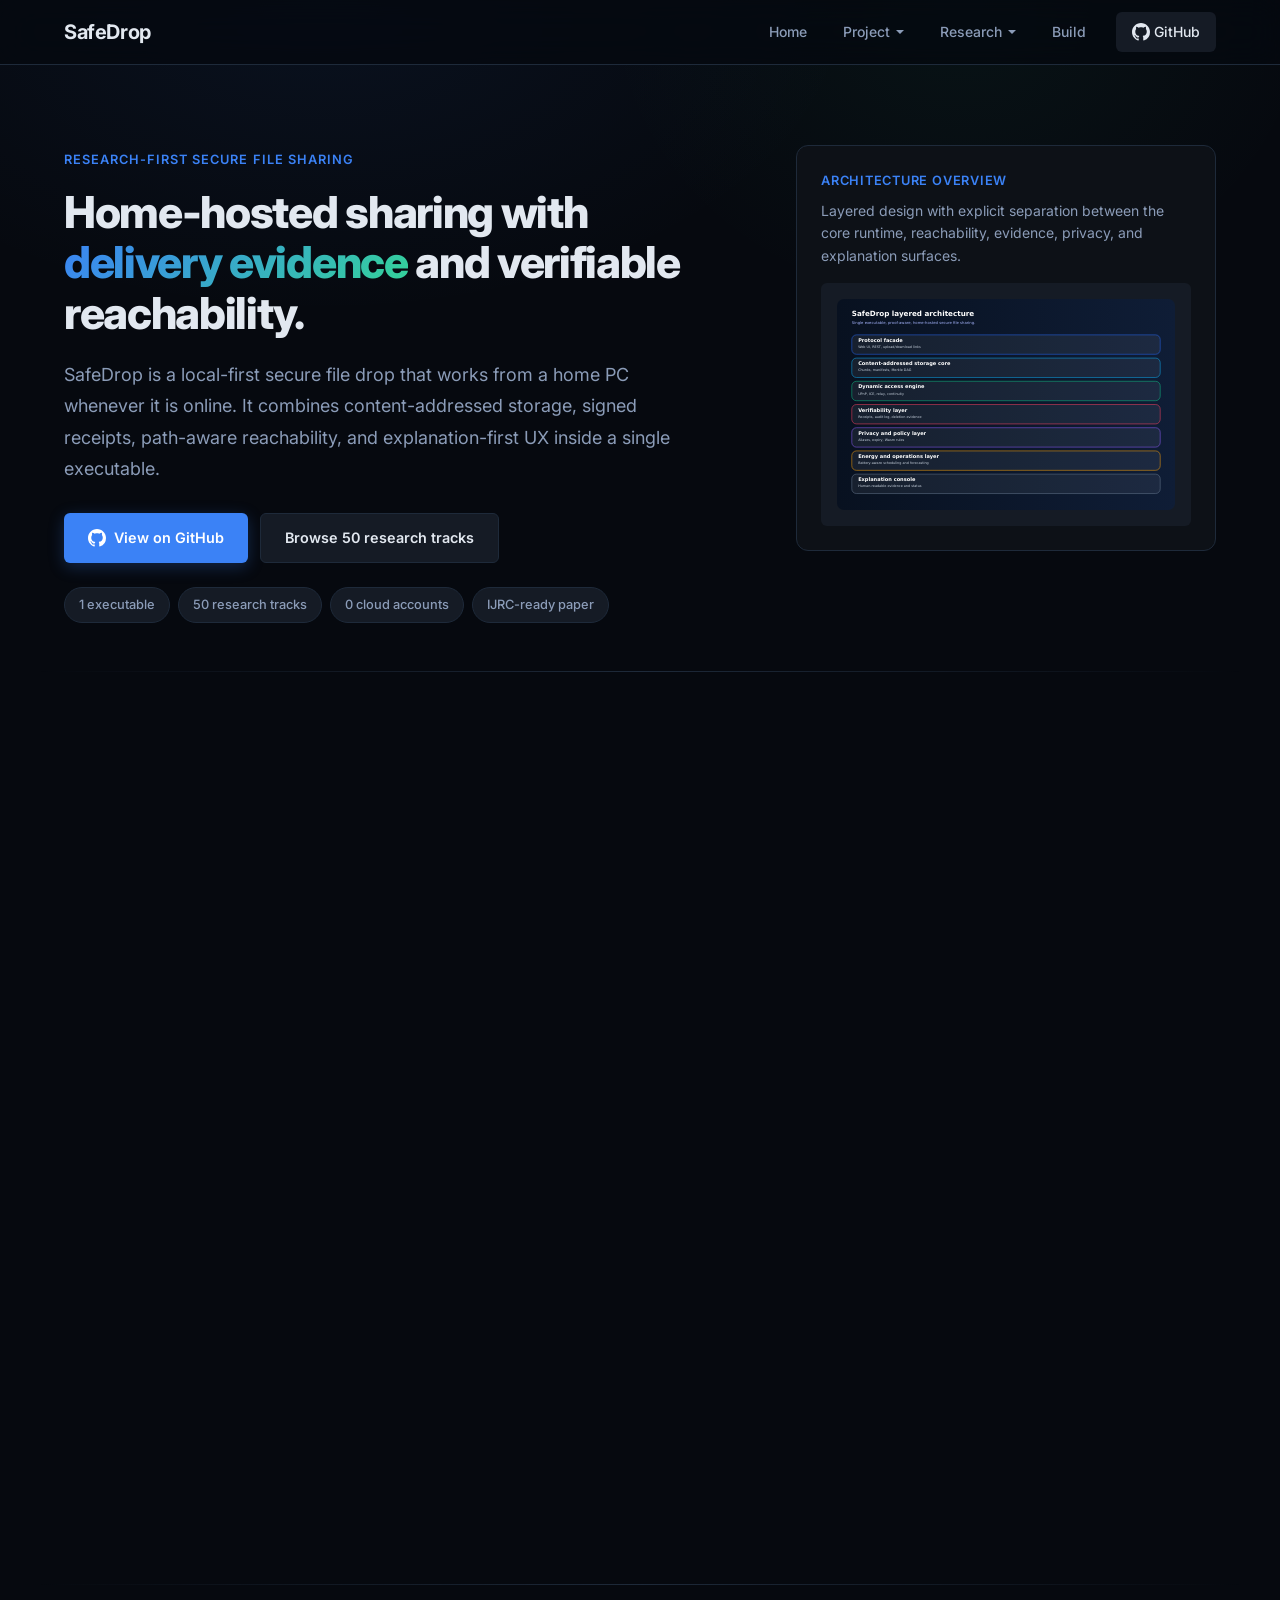
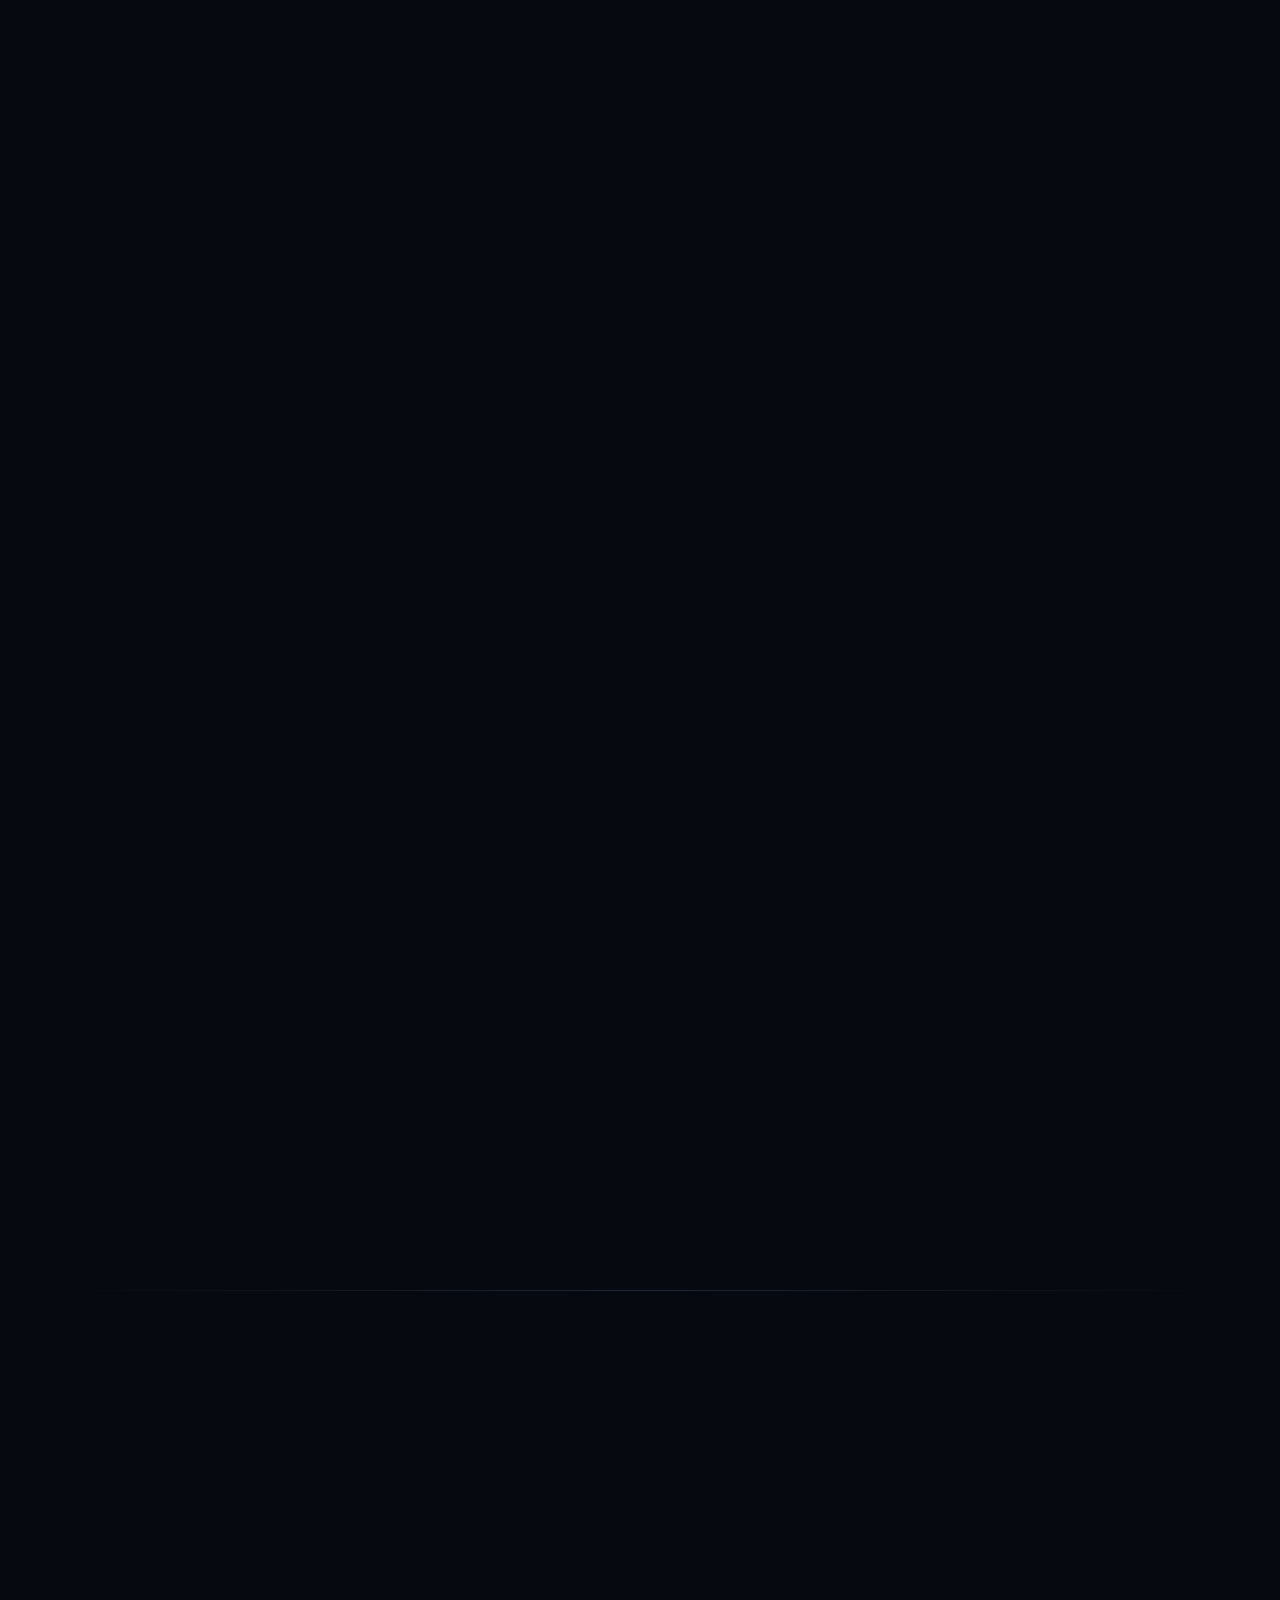
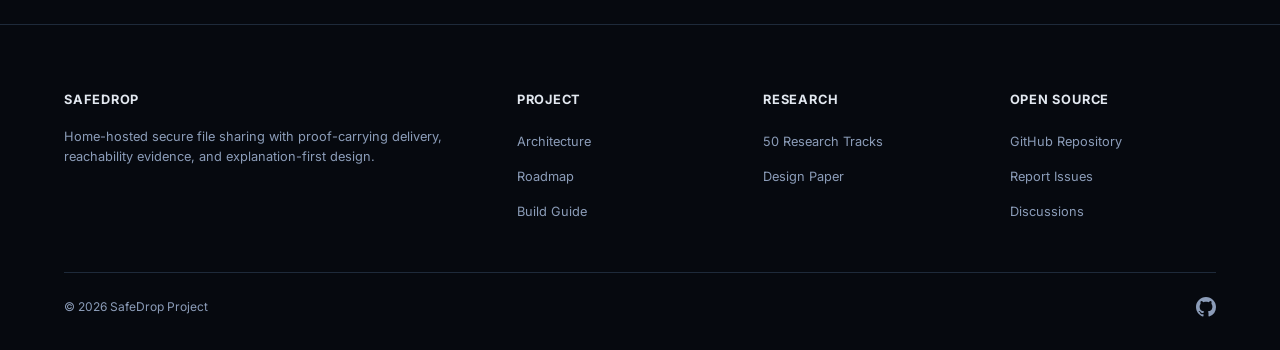
==== Docs/index.html @ a8cf0f6c "Add files via upload" ====
<!doctype html>
<html lang="en">
<head>
  <meta charset="utf-8">
  <meta name="viewport" content="width=device-width, initial-scale=1">
  <title>SafeDrop — Home-hosted Secure File Sharing</title>
  <meta name="description" content="SafeDrop is a research-first secure file sharing server with proof-carrying delivery and home-hosted reachability.">
  <link rel="icon" href="assets/favicon.svg" type="image/svg+xml">
  <link rel="preconnect" href="https://fonts.googleapis.com">
  <link rel="preconnect" href="https://fonts.gstatic.com" crossorigin>
  <link href="https://fonts.googleapis.com/css2?family=Inter:wght@400;500;600;700;800&display=swap" rel="stylesheet">
  <link rel="stylesheet" href="assets/styles.css">
  <script src="assets/tracks-data.js" defer></script>
  <script src="assets/app.js" defer></script>
</head>
<body data-page="index">
  <div class="page-bg"></div>
  <header class="site-header">
    <div class="container nav-row">
      <a class="brand" href="index.html">SafeDrop</a>
      <button class="nav-toggle" aria-label="Toggle menu"><span></span></button>
      <nav class="nav-links">
        <a href="index.html">Home</a>
        <div class="nav-dropdown">
          <span class="nav-dropdown-trigger">Project <span class="caret"></span></span>
          <div class="nav-dropdown-menu">
            <a href="architecture.html">
              <span class="menu-icon">&#9881;</span>
              <span class="menu-text"><span class="menu-label">Architecture</span><span class="menu-desc">System design &amp; layers</span></span>
            </a>
            <a href="roadmap.html">
              <span class="menu-icon">&#9776;</span>
              <span class="menu-text"><span class="menu-label">Roadmap</span><span class="menu-desc">Implementation timeline</span></span>
            </a>
          </div>
        </div>
        <div class="nav-dropdown">
          <span class="nav-dropdown-trigger">Research <span class="caret"></span></span>
          <div class="nav-dropdown-menu">
            <a href="research.html">
              <span class="menu-icon">&#128269;</span>
              <span class="menu-text"><span class="menu-label">50 Tracks</span><span class="menu-desc">Full research agenda</span></span>
            </a>
            <a href="paper.html">
              <span class="menu-icon">&#128196;</span>
              <span class="menu-text"><span class="menu-label">Paper</span><span class="menu-desc">IJRC design paper</span></span>
            </a>
          </div>
        </div>
        <a href="build.html">Build</a>
        <a class="nav-github" href="https://github.com/pinkysworld/SafeDrop" target="_blank" rel="noopener noreferrer">
          <svg viewBox="0 0 16 16" fill="currentColor"><path d="M8 0C3.58 0 0 3.58 0 8c0 3.54 2.29 6.53 5.47 7.59.4.07.55-.17.55-.38 0-.19-.01-.82-.01-1.49-2.01.37-2.53-.49-2.69-.94-.09-.23-.48-.94-.82-1.13-.28-.15-.68-.52-.01-.53.63-.01 1.08.58 1.23.82.72 1.21 1.87.87 2.33.66.07-.52.28-.87.51-1.07-1.78-.2-3.64-.89-3.64-3.95 0-.87.31-1.59.82-2.15-.08-.2-.36-1.02.08-2.12 0 0 .67-.21 2.2.82.64-.18 1.32-.27 2-.27.68 0 1.36.09 2 .27 1.53-1.04 2.2-.82 2.2-.82.44 1.1.16 1.92.08 2.12.51.56.82 1.27.82 2.15 0 3.07-1.87 3.75-3.65 3.95.29.25.54.73.54 1.48 0 1.07-.01 1.93-.01 2.2 0 .21.15.46.55.38A8.013 8.013 0 0016 8c0-4.42-3.58-8-8-8z"/></svg>
          GitHub
        </a>
      </nav>
    </div>
  </header>
  <main>
    <section class="hero">
      <div class="container hero-grid">
        <div class="hero-copy">
          <div class="eyebrow">Research-first secure file sharing</div>
          <h1>Home-hosted sharing with <span class="gradient-text">delivery evidence</span> and verifiable reachability.</h1>
          <p class="lead">SafeDrop is a local-first secure file drop that works from a home PC whenever it is online. It combines content-addressed storage, signed receipts, path-aware reachability, and explanation-first UX inside a single executable.</p>
          <div class="cta-row">
            <a class="button primary" href="https://github.com/pinkysworld/SafeDrop" target="_blank" rel="noopener noreferrer">
              <svg width="18" height="18" viewBox="0 0 16 16" fill="currentColor"><path d="M8 0C3.58 0 0 3.58 0 8c0 3.54 2.29 6.53 5.47 7.59.4.07.55-.17.55-.38 0-.19-.01-.82-.01-1.49-2.01.37-2.53-.49-2.69-.94-.09-.23-.48-.94-.82-1.13-.28-.15-.68-.52-.01-.53.63-.01 1.08.58 1.23.82.72 1.21 1.87.87 2.33.66.07-.52.28-.87.51-1.07-1.78-.2-3.64-.89-3.64-3.95 0-.87.31-1.59.82-2.15-.08-.2-.36-1.02.08-2.12 0 0 .67-.21 2.2.82.64-.18 1.32-.27 2-.27.68 0 1.36.09 2 .27 1.53-1.04 2.2-.82 2.2-.82.44 1.1.16 1.92.08 2.12.51.56.82 1.27.82 2.15 0 3.07-1.87 3.75-3.65 3.95.29.25.54.73.54 1.48 0 1.07-.01 1.93-.01 2.2 0 .21.15.46.55.38A8.013 8.013 0 0016 8c0-4.42-3.58-8-8-8z"/></svg>
              View on GitHub
            </a>
            <a class="button secondary" href="research.html">Browse 50 research tracks</a>
          </div>
          <div class="chip-row">
            <span class="chip">1 executable</span>
            <span class="chip">50 research tracks</span>
            <span class="chip">0 cloud accounts</span>
            <span class="chip">IJRC-ready paper</span>
          </div>
        </div>
        <aside class="hero-panel">
          <div class="panel-title">Architecture overview</div>
          <div class="panel-meta">Layered design with explicit separation between the core runtime, reachability, evidence, privacy, and explanation surfaces.</div>
          <img src="assets/architecture.svg" alt="SafeDrop layered architecture diagram">
        </aside>
      </div>
    </section>

    <div class="section-divider"></div>

    <section class="section reveal">
      <div class="container">
        <div class="metrics-grid">
          <article class="metric-card card-accent-blue"><div class="metric-label">Research agenda</div><div class="metric-value">50</div><div class="metric-note">Tracks spanning reachability, proofs, privacy, supply-chain trust, and UX.</div></article>
          <article class="metric-card card-accent-mint"><div class="metric-label">Core bundles</div><div class="metric-value">6</div><div class="metric-note">Each bundle can become its own paper line once the MVP is stable.</div></article>
          <article class="metric-card card-accent-gold"><div class="metric-label">Deployment</div><div class="metric-value">Home PC</div><div class="metric-note">Laptop, desktop, mini PC, or Raspberry Pi when the machine is online.</div></article>
          <article class="metric-card card-accent-violet"><div class="metric-label">First artifact</div><div class="metric-value">Paper</div><div class="metric-note">Full design paper, AI coding instructions, and this documentation site.</div></article>
        </div>
      </div>
    </section>

    <section class="section">
      <div class="container">
        <div class="section-head reveal">
          <div>
            <div class="section-label">Core differentiators</div>
            <h2>Why SafeDrop stands out</h2>
            <p>Not just a secure transfer utility. A path-aware, evidence-oriented personal server that treats home-hosting as a publishable systems question.</p>
          </div>
        </div>
        <div class="card-grid">
          <article class="feature-card reveal"><div class="feature-icon blue">&#128279;</div><div class="kicker">Reachability</div><h3>Home-hosted when online</h3><p>Direct bind first, automated router mapping second, assisted connectivity third, encrypted relay last. The chosen path becomes exportable evidence.</p></article>
          <article class="feature-card reveal"><div class="feature-icon mint">&#128274;</div><div class="kicker">Evidence</div><h3>Proof-carrying delivery</h3><p>Deterministic manifests, append-only audit events, segment receipts, and human-readable evidence cards form a useful trust layer.</p></article>
          <article class="feature-card reveal"><div class="feature-icon gold">&#9881;</div><div class="kicker">Operability</div><h3>Built for real hardware</h3><p>Single-executable deployment, energy-aware scheduling, conservative policy defaults, and explainable admin UX.</p></article>
        </div>
      </div>
    </section>

    <div class="section-divider"></div>

    <section class="section">
      <div class="container">
        <div class="section-head reveal">
          <div><div class="section-label">Design paper</div><h2>Research paper &amp; system model</h2><p>The project includes a full research paper draft plus diagrams explaining the architecture and path selection model.</p></div>
          <a class="button secondary" href="paper.html">Read the paper</a>
        </div>
        <div class="card-grid reveal">
          <article class="paper-card figure-card"><div class="kicker">Architecture</div><h3>Layered one-binary design</h3><p>Each layer is explicit so AI agents can ship the MVP without mixing frontier research into the critical path.</p><img src="assets/architecture.svg" alt="Architecture diagram"></article>
          <article class="paper-card figure-card"><div class="kicker">Reachability flow</div><h3>Public path selection</h3><p>SafeDrop records how a session was reached: direct, mapped, assisted, or relayed.</p><img src="assets/reachability.svg" alt="Reachability flow diagram"></article>
          <article class="paper-card"><div class="kicker">Submission posture</div><h3>IJRC-aware structure</h3><p>Free-format single-column Word manuscript with abstract, methods, results framing, discussion, conclusion, and references.</p><div class="tag-list"><span class="tag">AI usage statement</span><span class="tag">Data availability</span><span class="tag">Code availability</span><span class="tag">Ethics</span></div></article>
        </div>
      </div>
    </section>

    <section class="section">
      <div class="container">
        <div class="section-head reveal">
          <div><div class="section-label">Featured tracks</div><h2>Key research tracks</h2><p>The most important launch tracks combining visible product progress with publishable systems value.</p></div>
          <a class="button secondary" href="research.html">See all 50 tracks</a>
        </div>
        <div class="card-grid" data-featured-tracks></div>
      </div>
    </section>

    <section class="section">
      <div class="container">
        <div class="section-head reveal">
          <div><div class="section-label">Research bundles</div><h2>Bundle map</h2><p>The 50-track agenda is grouped so you can spin out future papers while keeping the initial product focused.</p></div>
        </div>
        <div class="bundle-grid" data-bundle-grid></div>
      </div>
    </section>

    <div class="section-divider"></div>

    <section class="section">
      <div class="container reveal">
        <div class="github-banner">
          <div><h3>Open source on GitHub</h3><p>SafeDrop is fully open source. Clone the repository, explore the code, contribute, or start building with the AI-agent coding pack.</p></div>
          <a class="button primary" href="https://github.com/pinkysworld/SafeDrop" target="_blank" rel="noopener noreferrer"><svg width="18" height="18" viewBox="0 0 16 16" fill="currentColor"><path d="M8 0C3.58 0 0 3.58 0 8c0 3.54 2.29 6.53 5.47 7.59.4.07.55-.17.55-.38 0-.19-.01-.82-.01-1.49-2.01.37-2.53-.49-2.69-.94-.09-.23-.48-.94-.82-1.13-.28-.15-.68-.52-.01-.53.63-.01 1.08.58 1.23.82.72 1.21 1.87.87 2.33.66.07-.52.28-.87.51-1.07-1.78-.2-3.64-.89-3.64-3.95 0-.87.31-1.59.82-2.15-.08-.2-.36-1.02.08-2.12 0 0 .67-.21 2.2.82.64-.18 1.32-.27 2-.27.68 0 1.36.09 2 .27 1.53-1.04 2.2-.82 2.2-.82.44 1.1.16 1.92.08 2.12.51.56.82 1.27.82 2.15 0 3.07-1.87 3.75-3.65 3.95.29.25.54.73.54 1.48 0 1.07-.01 1.93-.01 2.2 0 .21.15.46.55.38A8.013 8.013 0 0016 8c0-4.42-3.58-8-8-8z"/></svg> View Repository</a>
        </div>
      </div>
    </section>
  </main>

  <footer class="site-footer">
    <div class="container">
      <div class="footer-grid">
        <div>
          <div class="footer-title">SafeDrop</div>
          <p>Home-hosted secure file sharing with proof-carrying delivery, reachability evidence, and explanation-first design.</p>
        </div>
        <div>
          <div class="footer-title">Project</div>
          <ul>
            <li><a href="architecture.html">Architecture</a></li>
            <li><a href="roadmap.html">Roadmap</a></li>
            <li><a href="build.html">Build Guide</a></li>
          </ul>
        </div>
        <div>
          <div class="footer-title">Research</div>
          <ul>
            <li><a href="research.html">50 Research Tracks</a></li>
            <li><a href="paper.html">Design Paper</a></li>
          </ul>
        </div>
        <div>
          <div class="footer-title">Open Source</div>
          <ul>
            <li><a href="https://github.com/pinkysworld/SafeDrop" target="_blank" rel="noopener noreferrer">GitHub Repository</a></li>
            <li><a href="https://github.com/pinkysworld/SafeDrop/issues" target="_blank" rel="noopener noreferrer">Report Issues</a></li>
            <li><a href="https://github.com/pinkysworld/SafeDrop/discussions" target="_blank" rel="noopener noreferrer">Discussions</a></li>
          </ul>
        </div>
      </div>
      <div class="footer-bottom">
        <span>&copy; 2026 SafeDrop Project</span>
        <div class="footer-social">
          <a href="https://github.com/pinkysworld/SafeDrop" target="_blank" rel="noopener noreferrer" aria-label="GitHub">
            <svg viewBox="0 0 16 16" fill="currentColor"><path d="M8 0C3.58 0 0 3.58 0 8c0 3.54 2.29 6.53 5.47 7.59.4.07.55-.17.55-.38 0-.19-.01-.82-.01-1.49-2.01.37-2.53-.49-2.69-.94-.09-.23-.48-.94-.82-1.13-.28-.15-.68-.52-.01-.53.63-.01 1.08.58 1.23.82.72 1.21 1.87.87 2.33.66.07-.52.28-.87.51-1.07-1.78-.2-3.64-.89-3.64-3.95 0-.87.31-1.59.82-2.15-.08-.2-.36-1.02.08-2.12 0 0 .67-.21 2.2.82.64-.18 1.32-.27 2-.27.68 0 1.36.09 2 .27 1.53-1.04 2.2-.82 2.2-.82.44 1.1.16 1.92.08 2.12.51.56.82 1.27.82 2.15 0 3.07-1.87 3.75-3.65 3.95.29.25.54.73.54 1.48 0 1.07-.01 1.93-.01 2.2 0 .21.15.46.55.38A8.013 8.013 0 0016 8c0-4.42-3.58-8-8-8z"/></svg>
          </a>
        </div>
      </div>
    </div>
  </footer>
</body>
</html>
---- Docs/assets/styles.css ----
/* ── SafeDrop Design System ── */
:root {
  --bg:       #06090f;
  --surface:  #0d1117;
  --surface2: #151b25;
  --border:   #1e2a3a;
  --text:     #e2e8f0;
  --text2:    #8b9cb8;
  --accent:   #3b82f6;
  --mint:     #34d399;
  --gold:     #f59e0b;
  --rose:     #f43f5e;
  --violet:   #8b5cf6;
  --font:     'Inter', -apple-system, BlinkMacSystemFont, 'Segoe UI', sans-serif;
  --radius:   12px;
  --radius-sm:6px;
  --maxw:     1200px;
}

/* ── Reset & Base ── */
*, *::before, *::after { box-sizing: border-box; margin: 0; padding: 0; }
html { scroll-behavior: smooth; -webkit-text-size-adjust: 100%; }
body {
  font-family: var(--font);
  font-size: 16px;
  line-height: 1.7;
  color: var(--text);
  background: var(--bg);
  overflow-x: hidden;
  -webkit-font-smoothing: antialiased;
}
a { color: var(--accent); text-decoration: none; transition: color .2s; }
a:hover { color: var(--mint); }
img { max-width: 100%; height: auto; display: block; }
input, select, button { font-family: inherit; }
code { font-family: 'SF Mono', 'Fira Code', monospace; font-size: .9em; }

/* ── Background ── */
.page-bg {
  position: fixed; inset: 0; z-index: -1;
  background:
    radial-gradient(ellipse 60% 50% at 25% 0%, rgba(59,130,246,.07) 0%, transparent 70%),
    radial-gradient(ellipse 40% 50% at 75% 0%, rgba(52,211,153,.05) 0%, transparent 70%),
    var(--bg);
}

/* ── Container ── */
.container { max-width: var(--maxw); margin: 0 auto; padding: 0 24px; }

/* ── Header / Nav ── */
.site-header {
  position: sticky; top: 0; z-index: 100;
  background: rgba(6,9,15,.82);
  backdrop-filter: blur(16px) saturate(1.4);
  -webkit-backdrop-filter: blur(16px) saturate(1.4);
  border-bottom: 1px solid var(--border);
}
.nav-row {
  display: flex; align-items: center; justify-content: space-between;
  height: 64px; gap: 32px;
}
.brand {
  font-weight: 700; font-size: 1.25rem; color: var(--text);
  letter-spacing: -.02em;
}
.brand:hover { color: var(--accent); }
.nav-links { display: flex; align-items: center; gap: 8px; }
.nav-links > a, .nav-dropdown-trigger {
  padding: 8px 14px; border-radius: var(--radius-sm);
  color: var(--text2); font-size: .875rem; font-weight: 500;
  transition: color .2s, background .2s;
  cursor: pointer; border: none; background: none;
  display: inline-flex; align-items: center; gap: 4px;
}
.nav-links > a:hover, .nav-dropdown-trigger:hover,
.nav-links > a.active, .nav-dropdown-trigger.active {
  color: var(--text); background: var(--surface2);
}
.caret {
  display: inline-block; width: 0; height: 0;
  border-left: 4px solid transparent;
  border-right: 4px solid transparent;
  border-top: 4px solid currentColor;
  transition: transform .2s;
  margin-left: 2px;
}
.nav-dropdown.open .caret { transform: rotate(180deg); }
.nav-dropdown { position: relative; }
.nav-dropdown-menu {
  position: absolute; top: calc(100% + 8px); left: 50%; transform: translateX(-50%);
  min-width: 240px;
  background: var(--surface); border: 1px solid var(--border);
  border-radius: var(--radius); padding: 8px;
  opacity: 0; visibility: hidden;
  transition: opacity .2s, visibility .2s, transform .2s;
  transform: translateX(-50%) translateY(-4px);
  box-shadow: 0 12px 40px rgba(0,0,0,.4);
}
.nav-dropdown.open .nav-dropdown-menu {
  opacity: 1; visibility: visible;
  transform: translateX(-50%) translateY(0);
}
.nav-dropdown-menu a {
  display: flex; align-items: center; gap: 12px;
  padding: 10px 14px; border-radius: var(--radius-sm);
  color: var(--text); transition: background .15s;
}
.nav-dropdown-menu a:hover { background: var(--surface2); color: var(--text); }
.menu-icon { font-size: 1.25rem; flex-shrink: 0; width: 24px; text-align: center; }
.menu-text { display: flex; flex-direction: column; }
.menu-label { font-size: .875rem; font-weight: 600; }
.menu-desc  { font-size: .75rem;  color: var(--text2); }
.nav-github {
  margin-left: 8px; padding: 8px 16px !important;
  background: var(--surface2) !important;
  border: 1px solid var(--border);
  border-radius: var(--radius-sm);
  color: var(--text) !important;
  display: inline-flex; align-items: center; gap: 8px;
  font-size: .875rem; font-weight: 600; transition: all .2s;
}
.nav-github:hover { border-color: var(--accent); color: var(--accent) !important; }
.nav-github svg { width: 18px; height: 18px; flex-shrink: 0; }

/* ── Mobile nav ── */
.nav-toggle {
  display: none; background: none; border: none; cursor: pointer;
  width: 32px; height: 32px; position: relative;
}
.nav-toggle span,
.nav-toggle span::before,
.nav-toggle span::after {
  display: block; width: 20px; height: 2px; background: var(--text2);
  border-radius: 1px; transition: .25s;
}
.nav-toggle span::before, .nav-toggle span::after { content: ''; position: absolute; }
.nav-toggle span::before { top: -6px; }
.nav-toggle span::after  { top:  6px; }
.nav-toggle.open span { background: transparent; }
.nav-toggle.open span::before { top: 0; transform: rotate(45deg); }
.nav-toggle.open span::after  { top: 0; transform: rotate(-45deg); }
@media (max-width: 768px) {
  .nav-toggle { display: flex; align-items: center; justify-content: center; }
  .nav-links {
    position: fixed; inset: 64px 0 0 0;
    flex-direction: column; align-items: stretch;
    background: var(--surface); padding: 16px;
    gap: 4px;
    transform: translateX(100%);
    transition: transform .3s;
  }
  .nav-links.open { transform: translateX(0); }
  .nav-links > a, .nav-dropdown-trigger { padding: 14px 16px; font-size: 1rem; }
  .nav-github { margin-left: 0; justify-content: center; margin-top: 8px; }
  .nav-dropdown-menu {
    position: static; transform: none;
    display: none; opacity: 1; visibility: visible;
    border: none; box-shadow: none;
    background: var(--surface2); margin-top: 4px;
  }
  .nav-dropdown.open .nav-dropdown-menu { display: block; }
}

/* ── Hero ── */
.hero { padding: 80px 0 48px; }
.hero-grid {
  display: grid; grid-template-columns: 1fr 420px;
  gap: 48px; align-items: start;
}
.eyebrow {
  display: inline-block; font-size: .8rem; font-weight: 600;
  text-transform: uppercase; letter-spacing: .08em;
  color: var(--accent); margin-bottom: 16px;
}
.hero h1, .page-title {
  font-size: 2.75rem; font-weight: 800; line-height: 1.15;
  letter-spacing: -.03em; margin-bottom: 20px;
}
.gradient-text {
  background: linear-gradient(135deg, var(--accent), var(--mint));
  -webkit-background-clip: text; background-clip: text;
  -webkit-text-fill-color: transparent;
}
.lead {
  font-size: 1.125rem; color: var(--text2); line-height: 1.75;
  max-width: 640px; margin-bottom: 28px;
}

/* ── Hero panel ── */
.hero-panel {
  background: var(--surface); border: 1px solid var(--border);
  border-radius: var(--radius); padding: 24px;
  position: sticky; top: 88px;
}
.panel-title {
  font-size: .8rem; font-weight: 600; text-transform: uppercase;
  letter-spacing: .06em; color: var(--accent); margin-bottom: 8px;
}
.panel-meta { font-size: .875rem; color: var(--text2); margin-bottom: 16px; line-height: 1.6; }
.hero-panel img { border-radius: var(--radius-sm); background: var(--surface2); padding: 16px; }

/* ── Breadcrumb ── */
.breadcrumb {
  font-size: .8rem; color: var(--text2);
  margin-bottom: 12px; display: flex; align-items: center; gap: 6px;
}
.breadcrumb a { color: var(--text2); }
.breadcrumb a:hover { color: var(--accent); }
.breadcrumb .sep { color: var(--border); }

/* ── Buttons ── */
.cta-row { display: flex; flex-wrap: wrap; gap: 12px; margin-bottom: 24px; }
.button {
  display: inline-flex; align-items: center; gap: 8px;
  padding: 12px 24px; border-radius: var(--radius-sm);
  font-size: .9rem; font-weight: 600;
  transition: all .2s; border: none; cursor: pointer;
}
.button.primary {
  background: var(--accent); color: #fff;
  box-shadow: 0 4px 16px rgba(59,130,246,.25);
}
.button.primary:hover {
  background: #2563eb; color: #fff;
  box-shadow: 0 8px 24px rgba(59,130,246,.35);
  transform: translateY(-1px);
}
.button.secondary {
  background: var(--surface2); color: var(--text);
  border: 1px solid var(--border);
}
.button.secondary:hover {
  border-color: var(--accent); color: var(--accent);
}

/* ── Chips ── */
.chip-row { display: flex; flex-wrap: wrap; gap: 8px; }
.chip {
  padding: 6px 14px; border-radius: 999px;
  background: var(--surface2); border: 1px solid var(--border);
  font-size: .8rem; font-weight: 500; color: var(--text2);
}

/* ── Tags ── */
.tag-list { display: flex; flex-wrap: wrap; gap: 6px; margin-top: 12px; }
.tag {
  padding: 4px 10px; border-radius: var(--radius-sm);
  font-size: .75rem; font-weight: 500;
  background: var(--surface2); color: var(--text2);
  border: 1px solid var(--border);
}

/* ── Sections ── */
.section { padding: 64px 0; }
.section-divider {
  height: 1px; max-width: var(--maxw); margin: 0 auto;
  background: linear-gradient(90deg, transparent, var(--border), transparent);
}
.section-head {
  display: flex; align-items: flex-end; justify-content: space-between;
  gap: 24px; margin-bottom: 40px;
}
.section-label {
  font-size: .75rem; font-weight: 600; text-transform: uppercase;
  letter-spacing: .08em; color: var(--accent); margin-bottom: 8px;
}
.section-head h2 {
  font-size: 2rem; font-weight: 700; line-height: 1.2;
  letter-spacing: -.02em;
}
.section-head p {
  font-size: 1rem; color: var(--text2); max-width: 600px; margin-top: 8px;
}

/* ── Card Grids ── */
.card-grid   { display: grid; grid-template-columns: repeat(3, 1fr); gap: 20px; }
.card-grid-2 { display: grid; grid-template-columns: repeat(2, 1fr); gap: 20px; }
.info-grid   { display: grid; grid-template-columns: repeat(3, 1fr); gap: 20px; }
.bundle-grid { display: grid; grid-template-columns: repeat(2, 1fr); gap: 20px; }

/* ── Metrics grid ── */
.metrics-grid { display: grid; grid-template-columns: repeat(4, 1fr); gap: 20px; }
.metric-card {
  background: var(--surface); border: 1px solid var(--border);
  border-radius: var(--radius); padding: 24px; text-align: center;
}
.metric-label { font-size: .75rem; font-weight: 600; text-transform: uppercase; letter-spacing: .06em; color: var(--text2); margin-bottom: 8px; }
.metric-value { font-size: 2.25rem; font-weight: 800; letter-spacing: -.03em; margin-bottom: 8px; }
.metric-note  { font-size: .8rem; color: var(--text2); line-height: 1.5; }

/* ── Card Accent Borders ── */
.card-accent-blue   { border-top: 3px solid var(--accent) !important; }
.card-accent-mint   { border-top: 3px solid var(--mint)   !important; }
.card-accent-gold   { border-top: 3px solid var(--gold)   !important; }
.card-accent-rose   { border-top: 3px solid var(--rose)   !important; }
.card-accent-violet { border-top: 3px solid var(--violet) !important; }

/* ── Feature cards ── */
.feature-card {
  background: var(--surface); border: 1px solid var(--border);
  border-radius: var(--radius); padding: 28px;
  transition: border-color .2s, box-shadow .2s;
}
.feature-card:hover {
  border-color: rgba(59,130,246,.3);
  box-shadow: 0 8px 32px rgba(0,0,0,.2);
}
.feature-icon {
  width: 48px; height: 48px; border-radius: var(--radius-sm);
  display: flex; align-items: center; justify-content: center;
  font-size: 1.25rem; margin-bottom: 16px;
  background: var(--surface2);
}
.feature-icon.blue   { color: var(--accent); }
.feature-icon.mint   { color: var(--mint);   }
.feature-icon.gold   { color: var(--gold);   }
.feature-icon.rose   { color: var(--rose);   }
.feature-icon.violet { color: var(--violet); }
.kicker {
  font-size: .7rem; font-weight: 700; text-transform: uppercase;
  letter-spacing: .08em; color: var(--accent); margin-bottom: 8px;
}
.feature-card h3, .paper-card h3, .info-card h3, .step-card h3, .roadmap-card h3 {
  font-size: 1.125rem; font-weight: 700; margin-bottom: 8px;
  letter-spacing: -.01em;
}
.feature-card p, .paper-card p, .info-card p, .step-card p, .roadmap-card p {
  font-size: .875rem; color: var(--text2); line-height: 1.65;
}

/* ── Paper / info / step cards ── */
.paper-card, .info-card, .step-card {
  background: var(--surface); border: 1px solid var(--border);
  border-radius: var(--radius); padding: 28px;
  transition: border-color .2s, box-shadow .2s;
}
.paper-card:hover, .info-card:hover, .step-card:hover {
  border-color: rgba(59,130,246,.3);
  box-shadow: 0 8px 32px rgba(0,0,0,.2);
}
.figure-card img {
  margin-top: 16px; border-radius: var(--radius-sm);
  background: var(--surface2); padding: 12px;
}

/* ── Roadmap card ── */
.roadmap-card {
  background: var(--surface); border: 1px solid var(--border);
  border-radius: var(--radius); padding: 28px;
}

/* ── Code block ── */
.code-block {
  margin-top: 16px; padding: 20px;
  background: var(--bg); border: 1px solid var(--border);
  border-radius: var(--radius-sm);
  font-family: 'SF Mono', 'Fira Code', monospace;
  font-size: .8rem; line-height: 1.8;
  color: var(--text2); white-space: pre-wrap;
  overflow-x: auto;
}

/* ── GitHub banner ── */
.github-banner {
  display: flex; align-items: center; justify-content: space-between;
  gap: 32px;
  background: linear-gradient(135deg, rgba(59,130,246,.08), rgba(52,211,153,.06));
  border: 1px solid var(--border);
  border-radius: var(--radius); padding: 32px 40px;
}
.github-banner h3 { font-size: 1.25rem; font-weight: 700; margin-bottom: 8px; }
.github-banner p  { font-size: .9rem; color: var(--text2); max-width: 520px; }

/* ── Research grid / track cards ── */
.search-controls {
  display: flex; gap: 12px; margin-bottom: 24px;
}
.search-controls input,
.search-controls select {
  background: var(--surface); border: 1px solid var(--border);
  border-radius: var(--radius-sm); color: var(--text);
  padding: 12px 16px; font-size: .875rem;
  outline: none; transition: border-color .2s;
}
.search-controls input { flex: 1; }
.search-controls input:focus,
.search-controls select:focus { border-color: var(--accent); }
.search-controls select { min-width: 200px; cursor: pointer; }
.small-note { font-size: .8rem; color: var(--text2); white-space: nowrap; }
.research-grid {
  display: grid; grid-template-columns: repeat(auto-fill, minmax(340px, 1fr)); gap: 16px;
}
.track-card {
  background: var(--surface); border: 1px solid var(--border);
  border-radius: var(--radius); padding: 24px;
  transition: border-color .2s, box-shadow .2s;
}
.track-card:hover {
  border-color: rgba(59,130,246,.3);
  box-shadow: 0 4px 20px rgba(0,0,0,.2);
}
.track-head { display: flex; justify-content: space-between; align-items: flex-start; gap: 12px; margin-bottom: 8px; }
.track-id { font-size: .7rem; font-weight: 700; color: var(--accent); font-family: 'SF Mono', 'Fira Code', monospace; }
.priority-badge {
  font-size: .65rem; font-weight: 700; padding: 3px 8px;
  border-radius: 4px; text-transform: uppercase; letter-spacing: .05em;
}
.priority-badge.p0 { background: rgba(244,63,94,.15); color: var(--rose); }
.priority-badge.p1 { background: rgba(245,158,11,.15); color: var(--gold); }
.priority-badge.p2 { background: rgba(59,130,246,.15); color: var(--accent); }
.track-card h3 { font-size: .95rem; font-weight: 600; margin-bottom: 8px; }
.track-card p  { font-size: .8rem;  color: var(--text2); line-height: 1.6; margin-bottom: 10px; }
.track-meta { display: flex; gap: 6px; flex-wrap: wrap; }
.track-meta .tag { font-size: .65rem; }

/* ── Bundle card ── */
.bundle-card {
  background: var(--surface); border: 1px solid var(--border);
  border-radius: var(--radius); padding: 24px;
  transition: border-color .2s;
}
.bundle-card:hover { border-color: rgba(59,130,246,.3); }
.bundle-head { display: flex; align-items: center; gap: 12px; margin-bottom: 12px; }
.bundle-icon {
  width: 40px; height: 40px; border-radius: var(--radius-sm);
  display: flex; align-items: center; justify-content: center;
  background: var(--surface2); font-size: 1.1rem;
}
.bundle-name { font-size: 1rem; font-weight: 700; }
.bundle-desc { font-size: .8rem; color: var(--text2); margin-bottom: 12px; line-height: 1.5; }
.bundle-tracks { display: flex; flex-wrap: wrap; gap: 4px; }
.bundle-tracks .tag { font-size: .6rem; }

/* ── Footer ── */
.site-footer {
  border-top: 1px solid var(--border);
  padding: 64px 0 32px;
  margin-top: 48px;
}
.footer-grid {
  display: grid; grid-template-columns: 2fr 1fr 1fr 1fr;
  gap: 40px; margin-bottom: 40px;
}
.footer-title {
  font-size: .8rem; font-weight: 700; text-transform: uppercase;
  letter-spacing: .06em; color: var(--text); margin-bottom: 16px;
}
.site-footer p { font-size: .8rem; color: var(--text2); line-height: 1.6; }
.site-footer ul { list-style: none; }
.site-footer li { margin-bottom: 8px; }
.site-footer li a { font-size: .8rem; color: var(--text2); }
.site-footer li a:hover { color: var(--accent); }
.footer-bottom {
  display: flex; align-items: center; justify-content: space-between;
  padding-top: 24px; border-top: 1px solid var(--border);
  font-size: .75rem; color: var(--text2);
}
.footer-social { display: flex; gap: 12px; }
.footer-social a { color: var(--text2); display: flex; }
.footer-social a:hover { color: var(--accent); }
.footer-social svg { width: 20px; height: 20px; }

/* ── Scroll Reveal ── */
.reveal {
  opacity: 0; transform: translateY(20px);
  transition: opacity .6s, transform .6s;
}
.reveal.visible {
  opacity: 1; transform: translateY(0);
}

/* ── Responsive ── */
@media (max-width: 1024px) {
  .hero-grid      { grid-template-columns: 1fr; }
  .hero-panel     { position: static; display: none; }
  .card-grid      { grid-template-columns: repeat(2, 1fr); }
  .card-grid-2    { grid-template-columns: 1fr; }
  .info-grid      { grid-template-columns: repeat(2, 1fr); }
  .metrics-grid   { grid-template-columns: repeat(2, 1fr); }
  .footer-grid    { grid-template-columns: repeat(2, 1fr); }
}
@media (max-width: 768px) {
  .hero { padding: 48px 0 32px; }
  .hero h1, .page-title { font-size: 2rem; }
  .section { padding: 40px 0; }
  .section-head { flex-direction: column; align-items: flex-start; }
  .section-head h2 { font-size: 1.5rem; }
  .card-grid, .info-grid { grid-template-columns: 1fr; }
  .bundle-grid { grid-template-columns: 1fr; }
  .github-banner { flex-direction: column; text-align: center; padding: 24px; }
  .search-controls { flex-direction: column; }
}
@media (max-width: 480px) {
  .container { padding: 0 16px; }
  .hero h1, .page-title { font-size: 1.6rem; }
  .metrics-grid { grid-template-columns: 1fr; }
  .footer-grid { grid-template-columns: 1fr; }
  .cta-row { flex-direction: column; }
  .button { width: 100%; justify-content: center; }
}
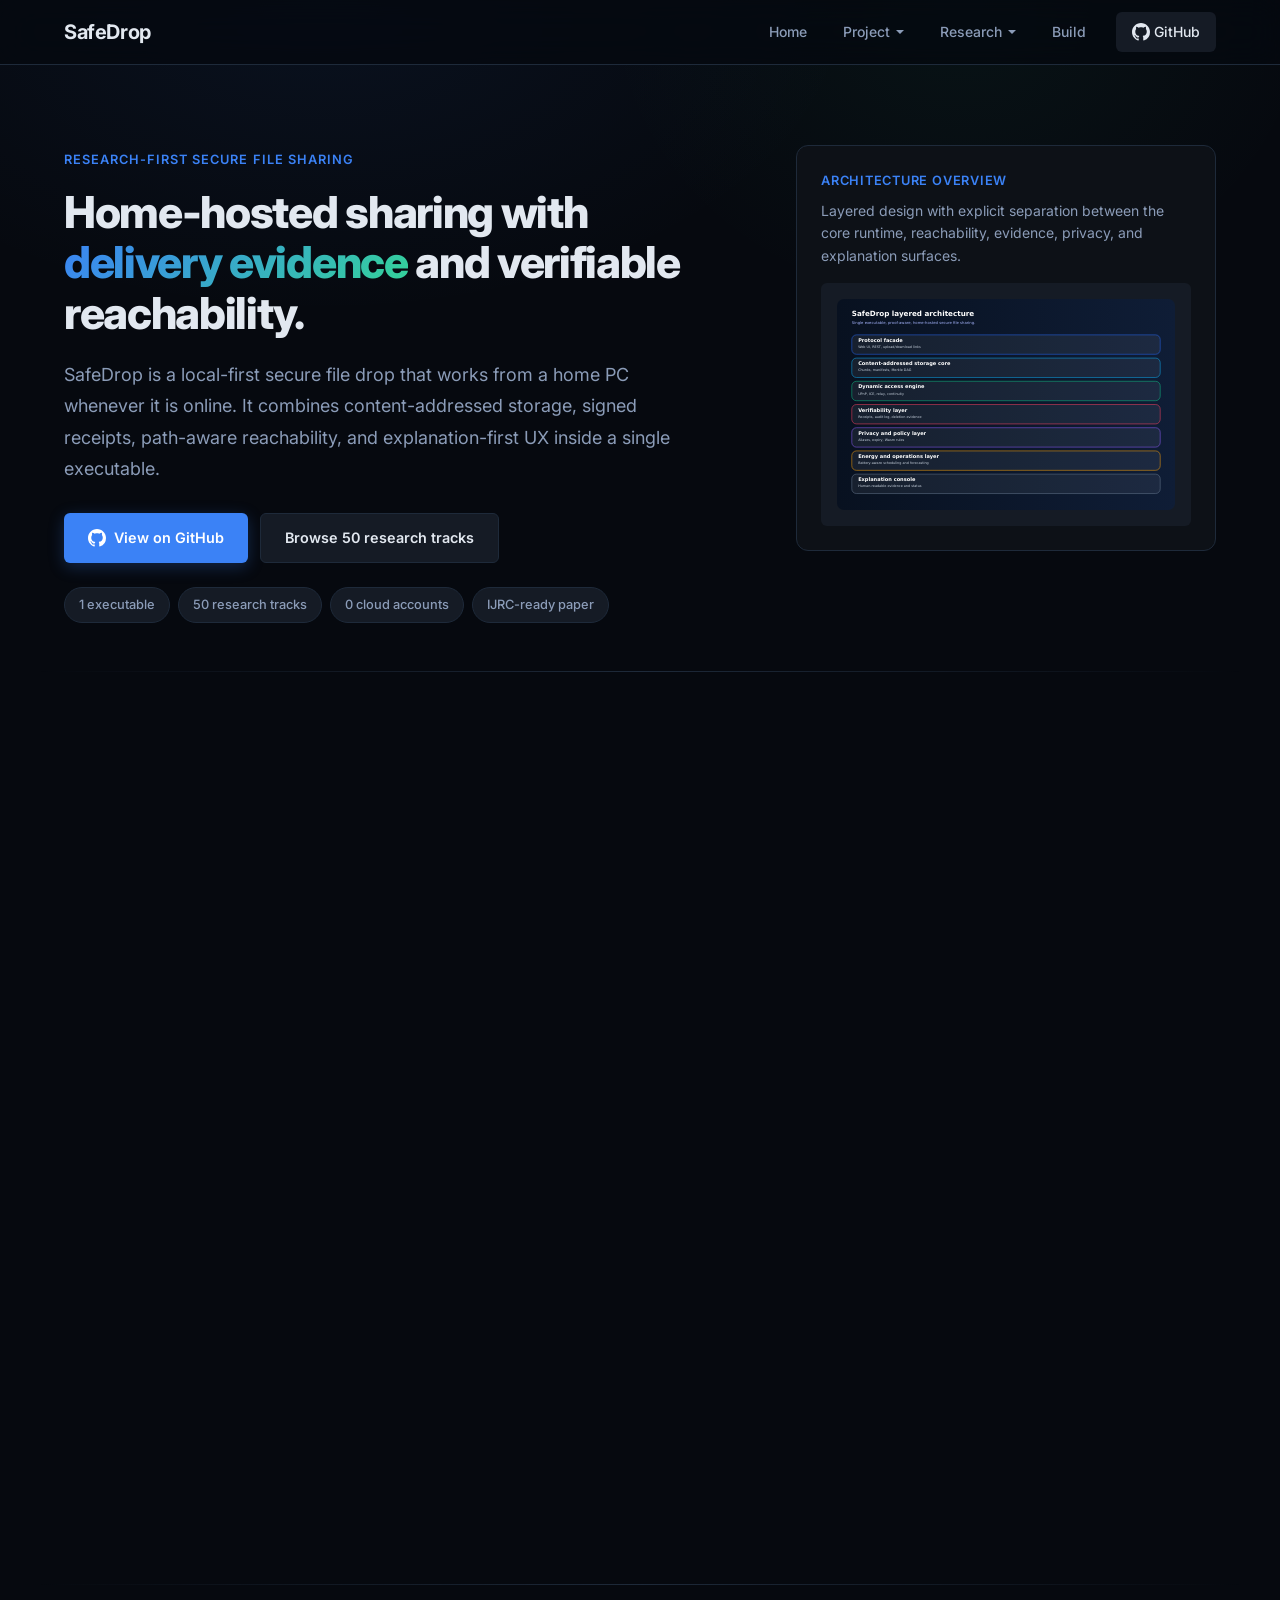
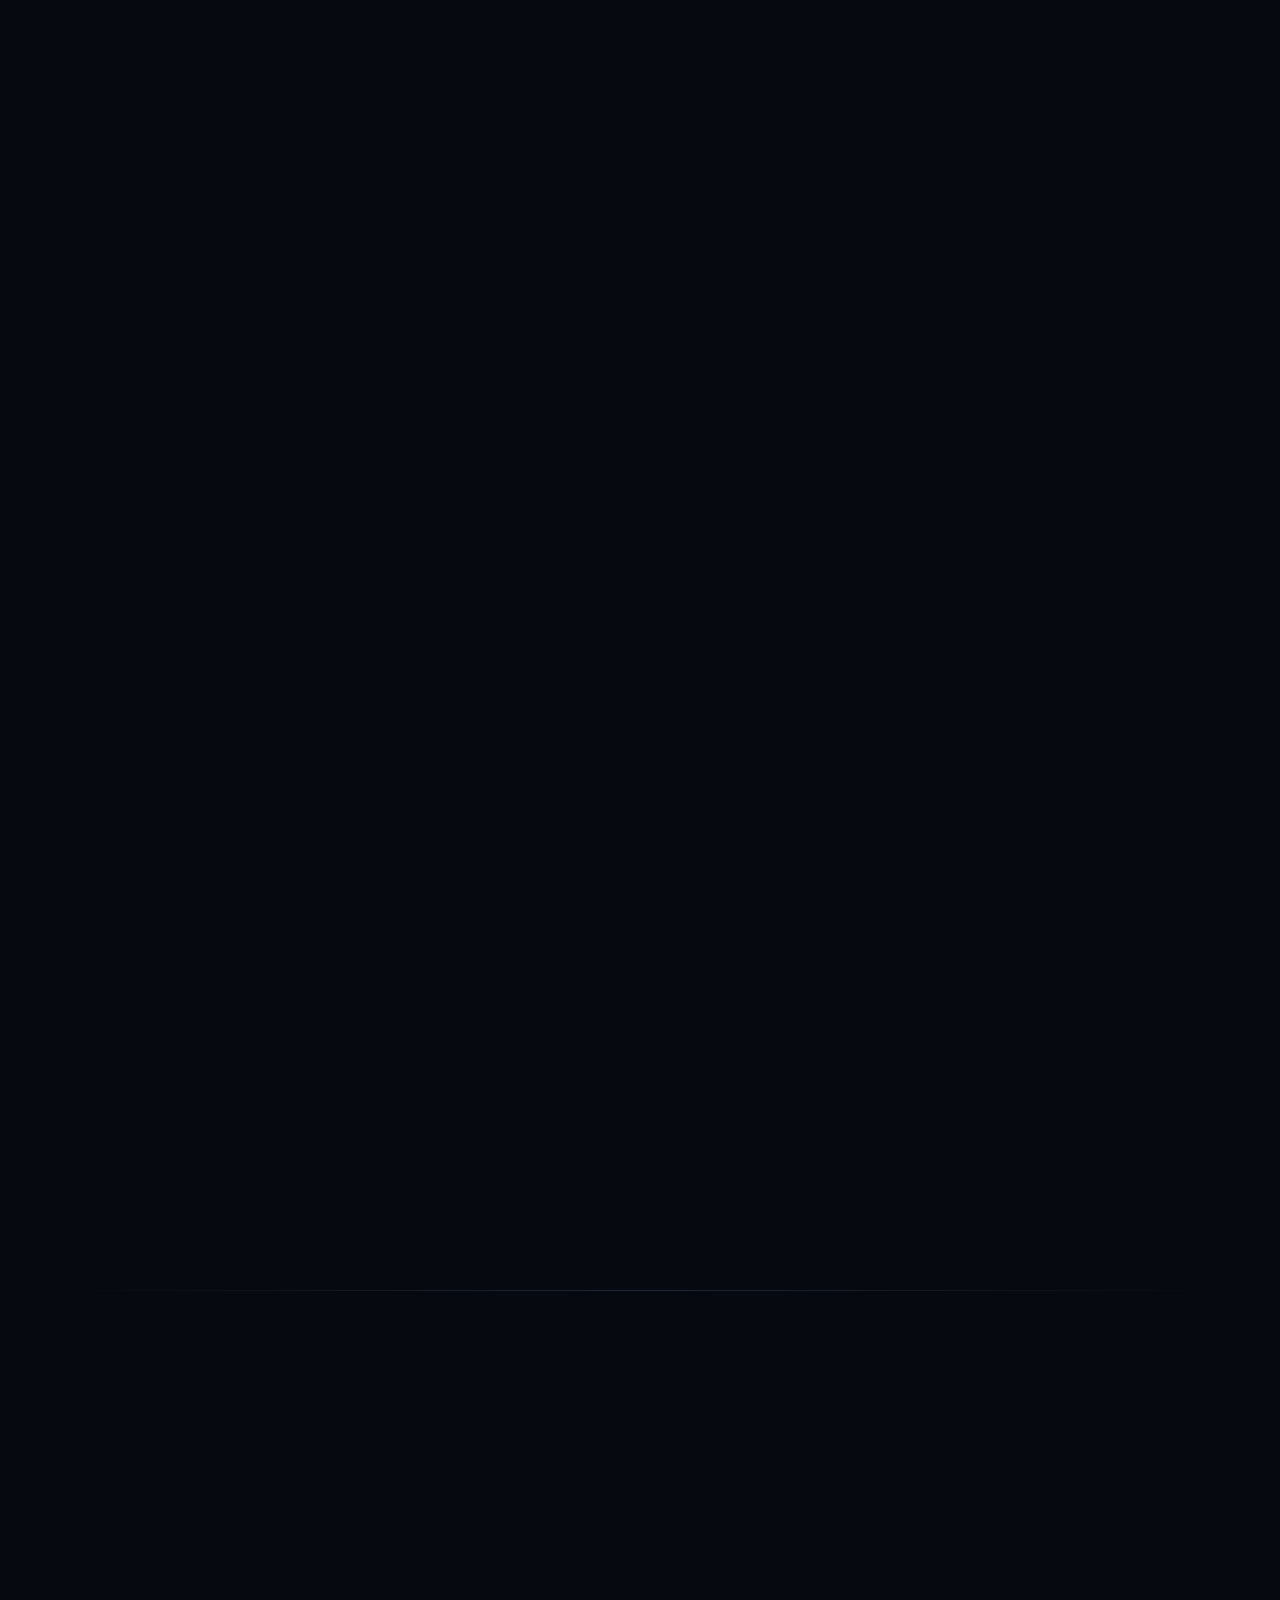
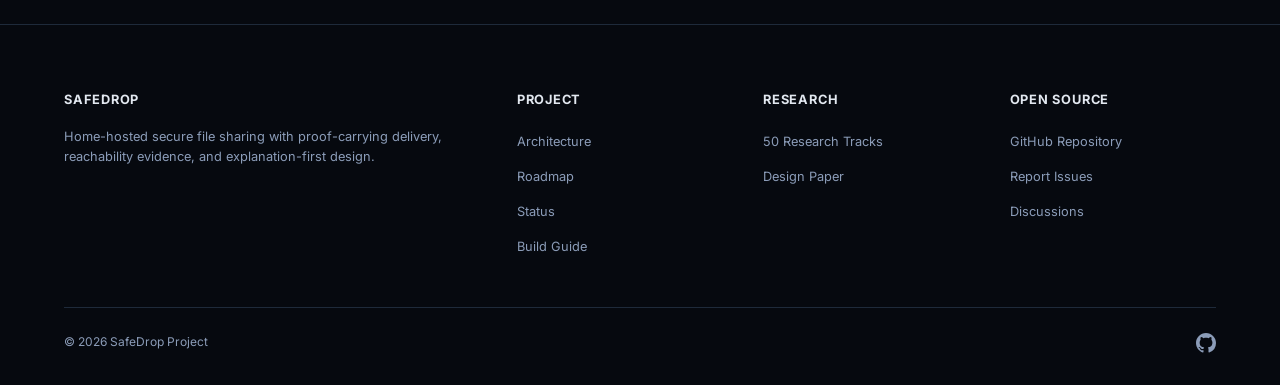
==== commit c9f808a3: "Sprint 0: Bootstrap repo, docs, website, schemas, and status tracking - Initialize git repository wi" ====
--- a/Docs/index.html
+++ b/Docs/index.html
@@ -32,6 +32,10 @@
               <span class="menu-icon">&#9776;</span>
               <span class="menu-text"><span class="menu-label">Roadmap</span><span class="menu-desc">Implementation timeline</span></span>
             </a>
+            <a href="status.html">
+              <span class="menu-icon">&#9989;</span>
+              <span class="menu-text"><span class="menu-label">Status</span><span class="menu-desc">Sprint &amp; issue tracker</span></span>
+            </a>
           </div>
         </div>
         <div class="nav-dropdown">
@@ -173,6 +177,7 @@
           <ul>
             <li><a href="architecture.html">Architecture</a></li>
             <li><a href="roadmap.html">Roadmap</a></li>
+            <li><a href="status.html">Status</a></li>
             <li><a href="build.html">Build Guide</a></li>
           </ul>
         </div>
